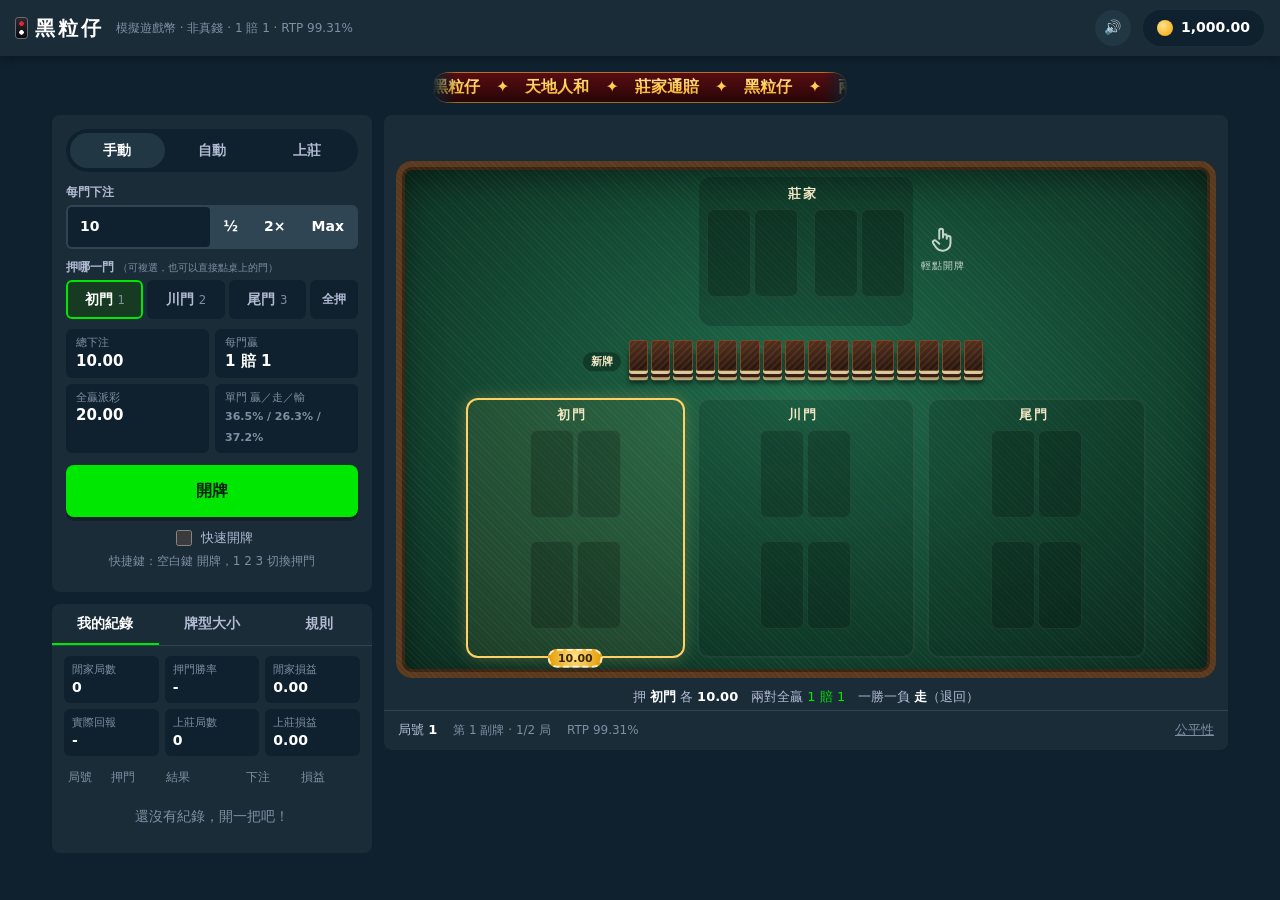
==== index.html @ 8c9da0fe "Show amounts truncated to 0.01 Co-Authored-By: Claude Opus 5.5 (1M context) <noreply@anthropic.com> " ====
<!doctype html>
<html lang="zh-Hant">
<head>
<meta charset="utf-8">
<meta name="viewport" content="width=device-width, initial-scale=1, viewport-fit=cover">
<meta name="theme-color" content="#0f212e">
<link rel="icon" href="favicon.svg" type="image/svg+xml">
<meta name="description" content="黑粒仔（台灣推牌九）：一莊三門，每家 4 張骨牌分前後兩對公比，兩對全贏才算贏（模擬遊戲幣，非真錢）">
<title>黑粒仔</title>
<link rel="stylesheet" href="css/style.css?v=6">
<link rel="stylesheet" href="css/game.css?v=6">
</head>
<body>
<header class="topbar">
  <a class="back-btn" id="backBtn" hidden>‹ 大廳</a>
  <div class="brand">黑粒仔</div>
  <div class="demo-tag" id="demoTag">模擬遊戲幣 · 非真錢</div>
  <button class="sound-btn" id="soundBtn" type="button" title="音效開關" aria-label="音效開關">🔊</button>
  <div class="wallet" title="你的遊戲幣餘額"><i class="coin"></i><b id="balance">0.00</b></div>
</header>

<div class="marquee-bar" aria-hidden="true"><div class="marquee"><span class="marquee-track" id="marquee"></span></div></div>

<main class="layout">
  <aside class="panel">
    <div class="seg" id="modeSeg">
      <button type="button" class="on" data-mode="manual">手動</button>
      <button type="button" data-mode="auto">自動</button>
      <button type="button" data-mode="bank">上莊</button>
    </div>

    <div id="playerFields">
    <div class="field">
      <label for="betAmount">每門下注</label>
      <div class="input-row">
        <input id="betAmount" type="number" inputmode="decimal" min="0.1" step="0.1" value="10">
        <button type="button" data-amt="half">½</button>
        <button type="button" data-amt="double">2×</button>
        <button type="button" data-amt="max">Max</button>
      </div>
    </div>

    <div class="field">
      <label>押哪一門 <small>（可複選，也可以直接點桌上的門）</small></label>
      <div class="doors-pick" id="doorPick"></div>
    </div>
    </div>

    <div id="bankFields" class="bank-fields" hidden>
      <div class="field">
        <label for="vipSel">VIP 等級 <small>（示範用；大廳可帶 ?vip=）</small></label>
        <select id="vipSel"></select>
      </div>
      <div class="field">
        <label>上莊場次 <small>（錢包要夠付該場最大賠付）</small></label>
        <div class="rooms" id="roomPick"></div>
      </div>
      <div class="bank-status" id="bankStatus" hidden></div>
      <p class="hint">上莊時由其他玩家押三門，你當莊家：吃輸的門、賠贏的門（壓一賠一）。上莊期間錢包鎖定；錢包低於該場最大賠付會自動下莊。</p>
    </div>

    <div id="autoFields" class="auto-fields" hidden>
      <div class="field">
        <label for="autoCount">局數 <small>（0 = 無限）</small></label>
        <div class="input-row"><input id="autoCount" type="number" inputmode="numeric" min="0" step="1" value="10"></div>
      </div>
      <div class="two">
        <div class="field">
          <label for="onWin">贏後加碼 %</label>
          <div class="input-row"><input id="onWin" type="number" inputmode="decimal" min="0" step="1" value="0"><span class="suffix">%</span></div>
        </div>
        <div class="field">
          <label for="onLoss">輸後加碼 %</label>
          <div class="input-row"><input id="onLoss" type="number" inputmode="decimal" min="0" step="1" value="0"><span class="suffix">%</span></div>
        </div>
      </div>
      <div class="two">
        <div class="field">
          <label for="stopProfit">獲利停止</label>
          <div class="input-row"><input id="stopProfit" type="number" inputmode="decimal" min="0" step="1" value="0"></div>
        </div>
        <div class="field">
          <label for="stopLoss">虧損停止</label>
          <div class="input-row"><input id="stopLoss" type="number" inputmode="decimal" min="0" step="1" value="0"></div>
        </div>
      </div>
      <p class="hint">0 = 不限；加碼 0% = 回到原始金額。「贏／輸」以整局淨損益判斷，走局不加碼。</p>
    </div>

    <div class="stats" id="playerStats">
      <div><span>總下注</span><b id="totalOut">-</b></div>
      <div><span>每門贏</span><b id="multOut">-</b></div>
      <div><span>全贏派彩</span><b id="payOut">-</b></div>
      <div><span>單門 贏／走／輸</span><b id="probOut">-</b></div>
    </div>

    <button class="main-btn" id="mainBtn" type="button">開牌</button>
    <button class="sub-btn" id="unbankBtn" type="button" hidden>下莊</button>
    <label class="toggle"><input type="checkbox" id="fastChk"> 快速開牌</label>
    <p class="hint center">快捷鍵：空白鍵 開牌，1 2 3 切換押門</p>
  </aside>

  <section class="stage">
    <div class="recent" id="recent"></div>
    <div class="table" id="table">
      <div class="seat dealer" id="seat0">
        <div class="seat-head"><b id="dealerName">莊家</b><span class="seat-tag" id="dealerTag"></span></div>
        <div class="hand">
          <div class="pair" data-pair="front"><div class="slots"></div><em class="hname"></em></div>
          <div class="pair" data-pair="back"><div class="slots"></div><em class="hname"></em></div>
        </div>
        <div class="tap-hint" id="tapHint" aria-hidden="true">
          <span class="ripple"></span>
          <svg viewBox="0 0 24 24" fill="none" stroke="currentColor" stroke-width="1.6" stroke-linecap="round" stroke-linejoin="round"><path d="M9 11V4.5a1.5 1.5 0 0 1 3 0V10m0-1.2a1.5 1.5 0 0 1 3 0V11m0-.8a1.5 1.5 0 0 1 3 0v4.3a6 6 0 0 1-6 6h-.6a6 6 0 0 1-4.9-2.5l-2.4-3.4a1.5 1.5 0 0 1 2.3-1.9L9 15"/></svg>
          <em>輕點開牌</em>
        </div>
        <div class="bank-box" id="bankBox" hidden>
          <span class="lk">🔒 莊家資金</span>
          <b id="bankBal">0.00</b>
          <small id="bankRoom"></small>
        </div>
      </div>

      <div class="mid">
        <span class="shoe-tag" id="shoeTag"></span>
        <div class="wall" id="wall" aria-hidden="true"></div>
        <div class="result" id="result" hidden><b id="resultVal"></b><span id="resultSub"></span></div>
      </div>

      <div class="doors">
        <div class="seat door" id="seat1" data-door="初" role="button" tabindex="0"></div>
        <div class="seat door" id="seat2" data-door="川" role="button" tabindex="0"></div>
        <div class="seat door" id="seat3" data-door="尾" role="button" tabindex="0"></div>
      </div>
    </div>
    <div class="bet-line" id="betLine"></div>
    <div class="stage-foot">
      <span>局號 <b id="nonceOut">-</b></span>
      <span class="rtp" id="shoeOut"></span>
      <span class="rtp" id="rtpOut"></span>
      <button class="link" id="fairBtn" type="button">公平性</button>
    </div>
  </section>

  <section class="tables">
    <div class="tabs">
      <button type="button" class="on" data-tab="mine">我的紀錄</button>
      <button type="button" data-tab="ranks">牌型大小</button>
      <button type="button" data-tab="rules">規則</button>
    </div>
    <div class="tab-body" id="tab-mine">
      <div class="summary" id="summary"></div>
      <div class="list-head"><span>局號</span><span>押門</span><span>結果</span><span>下注</span><span>損益</span></div>
      <div class="list" id="myList"></div>
    </div>
    <div class="tab-body ranks" id="tab-ranks" hidden></div>
    <div class="tab-body rules" id="tab-rules" hidden>
      <ol>
        <li>一莊三門：<b>莊家</b>對<b>初門、川門、尾門</b>。選好每門下注金額，押一門或多門，按「開牌」。</li>
        <li>32 張骨牌洗好後，每局每家各拿 4 張，<b>一副牌打兩局</b>（第 1 局用 16 張、第 2 局用剩下 16 張），打完再洗。每家的牌自動配成兩對：<b>前（小對）</b>與<b>後（大對）</b>，後對一定 ≥ 前對。</li>
        <li><b>公比</b>：每門的前對比莊家前對、後對比莊家後對。
          <br>兩對都贏 → <b class="g">贏</b>　兩對都輸 → <b class="r">輸</b>　一勝一負 → <b>走</b>（退回本金）</li>
        <li>兩對一樣大算<b>莊家贏</b>（同點莊吃）；鱉十（0 點）遇鱉十也是莊家贏。</li>
        <li><b>壓一賠一</b>：押 10 贏了拿回 20（淨贏 10），不抽水。</li>
      </ol>
      <h4>上莊</h4>
      <ol>
        <li>切到「上莊」，選場次後按「上莊」。上莊期間由桌上其他玩家押三門，你當莊家：輸的門你吃、贏的門你賠、走的門不動。</li>
        <li>場次決定每門下注範圍與可上莊的 VIP：<span id="roomRules"></span></li>
        <li>最大賠付 = 三門都押該場上限而且莊家通賠。錢包要 ≥ 最大賠付才能上莊；上莊期間錢包鎖定（顯示在莊家左側），低於最大賠付會自動下莊。</li>
        <li>莊家名稱顯示你的 UID（打碼，例如 17XXXXX）。隨時可在兩局之間按「下莊」。</li>
      </ol>
      <h4>兩張牌的大小</h4>
      <p><b>至尊寶（皇帝）</b> ＞ <b>對子</b>（雙天、雙地…雜五對，見「牌型大小」）＞ <b>天王／地王</b>（天、地配 9 點）＞ <b>天槓／地槓</b>（配 8 點）＞ <b>天高九／地高九</b>（配 7 點）＞ <b>點數</b>。</p>
      <p>點數 = 兩張點數相加取個位數，9 點最大、0 點（鱉十）最小。同點數時比兩張中較大的那張（單張順序：天 地 人 鵝 梅 長三 板凳 斧頭 紅頭十 高腳七 銅錘六 雜九 雜八 雜七 雜五 至尊）。<br>
      至尊的兩張牌（丁三、二四）不成對時，可當 3 點或 6 點，自動取較大的結果。</p>
      <h4>配牌法</h4>
      <p>莊家和三門都用同一套配牌：在三種分法中選<b>前對最大</b>的；前對一樣大時選後對較大的。</p>
      <h4>數學（RTP <span id="ruleRtp"></span>）</h4>
      <p>窮舉全部 35,960 × 20,475 = 736,281,000 種「莊家 4 張 × 一門 4 張」：單門
      贏 <b id="rulePw"></b>、走 <b id="rulePp"></b>、輸 <b id="rulePl"></b>。<br>
      期望回報 = 走 + 2 × 贏 ≈ <b id="ruleRtp2"></b>，莊家優勢 ≈ 輸 − 贏 = <b id="ruleEdge"></b>，全部來自同點莊吃。押越多門不會改變每門的期望值。<br>
      一副牌打兩局不影響期望值：第 2 局雖然知道剩下哪 16 張，但三門與莊家拿到哪 4 張仍是隨機，而且同點莊吃讓每一門「輸」的機率永遠 ≥「贏」，記牌也翻不了盤。</p>
      <h4>公平性</h4>
      <p>每副牌開始前公開 <code>SHA256(伺服器種子)</code>，兩局打完才公開種子（第 2 局的牌也由它決定）。亂數由 <code>SHA256(伺服器種子:客戶種子:牌組號:游標)</code> 每 8 個 hex 轉成 0~1，用 Fisher–Yates 洗 32 張牌。第 1 局：莊家拿第 1–4 張、初門 5–8、川門 9–12、尾門 13–16；第 2 局依序拿第 17–32 張。可在「公平性」視窗自行驗證。</p>
    </div>
  </section>
</main>

<dialog class="modal" id="fairDialog">
  <form method="dialog" class="modal-card">
    <h3>公平性驗證</h3>
    <div class="field">
      <label for="clientSeed">客戶種子 <small>（下一副牌起生效）</small></label>
      <div class="input-row"><input id="clientSeed" type="text" maxlength="64" autocomplete="off"><button type="button" id="seedRandom">換</button></div>
    </div>
    <div class="field" id="curHashField">
      <label>本副牌伺服器種子雜湊 <small>（打完第 2 局公開種子）</small></label>
      <code class="hash" id="curHash"></code>
    </div>
    <div class="field">
      <label>下一副牌伺服器種子雜湊</label>
      <code class="hash" id="nextHash"></code>
    </div>
    <hr>
    <h4>驗證任一副牌（已打完的）</h4>
    <div class="field"><label for="vServer">伺服器種子</label><div class="input-row"><input id="vServer" type="text" autocomplete="off"></div></div>
    <div class="field"><label for="vClient">客戶種子</label><div class="input-row"><input id="vClient" type="text" autocomplete="off"></div></div>
    <div class="two">
      <div class="field"><label for="vNonce">牌組號</label><div class="input-row"><input id="vNonce" type="number" min="1" step="1"></div></div>
      <div class="field"><label for="vRound">第幾局</label><select id="vRound"><option value="0">第 1 局</option><option value="1">第 2 局</option></select></div>
    </div>
    <div class="verify-out" id="verifyOut"></div>
    <div class="modal-actions"><button class="main-btn" value="close">關閉</button></div>
  </form>
</dialog>

<script src="js/sha256.js"></script>
<script src="js/engine.js?v=6"></script>
<script src="js/sound.js?v=6"></script>
<script src="js/ui.js?v=7"></script>
</body>
</html>
---- css/style.css ----
:root {
  --bg: #0f212e;
  --panel: #1a2c38;
  --panel-2: #213743;
  --input: #0f212e;
  --line: #2f4553;
  --text: #b1bad3;
  --strong: #ffffff;
  --muted: #7f8ea3;
  --green: #00e701;
  --green-ink: #05260a;
  --orange: #ff9f1c;
  --red: #ed4163;
  --gold: #ffd166;
  --tile: #2f4553;
  --tile-hi: #557086;
  --radius: 8px;
  color-scheme: dark;
}

* { box-sizing: border-box; }
[hidden] { display: none !important; }
html, body { margin: 0; }
body {
  background: var(--bg);
  color: var(--text);
  font: 14px/1.4 system-ui, -apple-system, "Segoe UI", "Noto Sans TC", "PingFang TC", "Microsoft JhengHei", sans-serif;
  -webkit-tap-highlight-color: transparent;
  min-height: 100vh;
}
button, input, select { font: inherit; color: inherit; }
button { cursor: pointer; }
code { font-family: ui-monospace, Consolas, monospace; }

/* ---------- topbar ---------- */
.topbar {
  position: sticky; top: 0; z-index: 10; display: flex; align-items: center; gap: 12px;
  padding: 10px 16px; padding-top: max(10px, env(safe-area-inset-top));
  background: var(--panel); box-shadow: 0 2px 8px rgba(0, 0, 0, .3);
}
.brand { font-weight: 900; font-size: 20px; letter-spacing: 2px; color: var(--strong); }
.brand::before { content: none; }
.demo-tag { font-size: 12px; color: var(--muted); }
.back-btn { color: var(--strong); text-decoration: none; background: var(--panel-2); border-radius: 99px; padding: 6px 12px; font-weight: 700; font-size: 13px; }
.back-btn:hover { background: var(--line); }
.sound-btn { margin-left: auto; background: var(--panel-2); border: 0; border-radius: 99px; width: 36px; height: 36px; }
.sound-btn.off { opacity: .45; }
.wallet { display: flex; align-items: center; gap: 8px; background: var(--input); border-radius: 99px; padding: 8px 14px; }
.wallet b { color: var(--strong); font-variant-numeric: tabular-nums; }
.coin { width: 16px; height: 16px; border-radius: 50%; background: radial-gradient(circle at 35% 35%, #ffe28a, #f5a300); display: inline-block; }
.wallet.bump b { animation: bump .5s; }
@keyframes bump { 40% { color: var(--green); transform: scale(1.12); } }

/* ---------- layout ---------- */
.layout {
  max-width: 1200px; margin: 0 auto; padding: 12px; display: grid; gap: 12px;
  grid-template-columns: 320px 1fr;
  grid-template-areas: "panel stage" "tables stage";
  align-items: start;
}
.panel { grid-area: panel; background: var(--panel); border-radius: var(--radius); padding: 14px; }
.stage { grid-area: stage; background: var(--panel); border-radius: var(--radius); display: flex; flex-direction: column; overflow: hidden; }
.tables { grid-area: tables; background: var(--panel); border-radius: var(--radius); overflow: hidden; }

/* ---------- panel ---------- */
.seg { display: flex; background: var(--input); border-radius: 99px; padding: 4px; margin-bottom: 12px; }
.seg button { flex: 1; border: 0; background: none; padding: 8px; border-radius: 99px; font-weight: 600; }
.seg button.on { background: var(--panel-2); color: var(--strong); }
.seg button:disabled { opacity: .45; cursor: not-allowed; }

.field { margin-bottom: 10px; }
.field label { display: block; font-size: 12px; font-weight: 600; margin-bottom: 4px; }
.field small { font-weight: 400; color: var(--muted); }
.input-row { display: flex; background: var(--line); border-radius: 6px; padding: 2px; gap: 2px; align-items: stretch; }
.input-row input, select, .readout {
  flex: 1; min-width: 0; width: 100%; background: var(--input); border: 2px solid transparent; border-radius: 4px;
  padding: 8px 10px; color: var(--strong); font-weight: 600; outline: none; font-variant-numeric: tabular-nums;
}
select { border: 2px solid var(--line); border-radius: 6px; padding: 8px; appearance: auto; }
.readout { border: 2px solid var(--line); border-radius: 6px; background: var(--panel-2); }
.input-row input:focus, select:focus { border-color: #557086; }
.input-row input:disabled, select:disabled { opacity: .6; }
.input-row button { border: 0; background: var(--line); padding: 0 12px; border-radius: 4px; font-weight: 700; color: var(--strong); }
.input-row button:hover { background: #3d5564; }
.input-row button:disabled { opacity: .5; cursor: not-allowed; }
.suffix { align-self: center; padding: 0 10px; color: var(--muted); }
.two { display: grid; grid-template-columns: 1fr 1fr; gap: 8px; }
.hint { font-size: 12px; color: var(--muted); margin: 4px 0 8px; }
.hint b { color: var(--strong); }
.center { text-align: center; }

.stats { display: grid; grid-template-columns: 1fr 1fr; gap: 6px; margin: 6px 0 12px; }
.stats div { background: var(--input); border-radius: 6px; padding: 6px 10px; display: flex; flex-direction: column; }
.stats span { font-size: 11px; color: var(--muted); }
.stats b { color: var(--strong); font-variant-numeric: tabular-nums; font-size: 15px; }
.stats b.g { color: var(--green); }

.main-btn {
  width: 100%; border: 0; border-radius: var(--radius); padding: 14px 10px;
  font-size: 16px; font-weight: 800; background: var(--green); color: var(--green-ink);
  box-shadow: 0 4px 0 rgba(0, 0, 0, .25); transition: transform .05s, filter .15s;
  min-height: 52px; touch-action: manipulation;
}
.main-btn:hover { filter: brightness(1.08); }
.main-btn:active { transform: translateY(2px); }
.main-btn:disabled { filter: grayscale(.8) brightness(.7); cursor: not-allowed; }
.main-btn small { display: block; font-size: 12px; font-weight: 600; opacity: .85; }
.main-btn.stop { background: var(--red); color: #fff; }
.toggle { display: flex; align-items: center; justify-content: center; gap: 6px; margin-top: 10px; font-size: 13px; cursor: pointer; user-select: none; }
.toggle input { accent-color: var(--green); width: 16px; height: 16px; }

/* ---------- tables ---------- */
.tabs { display: flex; border-bottom: 1px solid var(--line); }
.tabs button { flex: 1; border: 0; background: none; padding: 10px; font-weight: 600; border-bottom: 2px solid transparent; }
.tabs button.on { color: var(--strong); border-bottom-color: var(--green); }
.tab-body { padding: 10px 12px; max-height: 380px; overflow: auto; }
.summary { display: grid; grid-template-columns: repeat(3, 1fr); gap: 6px; margin-bottom: 8px; }
.summary div { background: var(--input); border-radius: 6px; padding: 6px 8px; font-size: 11px; color: var(--muted); }
.summary b { display: block; color: var(--strong); font-size: 14px; font-variant-numeric: tabular-nums; }
.summary b.g { color: var(--green); }
.summary b.r { color: var(--red); }
/* 骰子欄固定放得下 6 顆小骰（15px + 2px 間距 + 高亮外框） */
.list-head, .row { display: grid; grid-template-columns: .6fr 1.3fr 106px .8fr .9fr; gap: 6px; font-size: 12px; padding: 5px 4px; font-variant-numeric: tabular-nums; align-items: center; }
.list-head.four, .row.four { grid-template-columns: .8fr 1fr 1fr 1fr; }
.list-head { color: var(--muted); }
.row { border-radius: 4px; }
.row:nth-child(odd) { background: rgba(255, 255, 255, .03); }
.row .g { color: var(--green); }
.row .r { color: var(--red); }
.row .x { color: var(--muted); opacity: .5; }
.row.cur { outline: 1px solid var(--gold); }
.row .dl { white-space: nowrap; overflow: hidden; }
.empty { color: var(--muted); padding: 16px; text-align: center; }
.rules { font-size: 13px; }
.rules h4 { color: var(--strong); margin: 12px 0 4px; }
.rules ol { padding-left: 18px; margin: 4px 0; }
.rules li { margin-bottom: 4px; }
.rules b { color: var(--strong); }
.rules code { color: var(--gold); font-size: 12px; }

/* ---------- modal ---------- */
.modal { border: 0; padding: 0; background: none; color: var(--text); max-width: min(520px, calc(100vw - 24px)); width: 100%; }
.modal::backdrop { background: rgba(0, 0, 0, .6); }
.modal-card { background: var(--panel); border-radius: 12px; padding: 16px; }
.modal h3 { margin: 0 0 12px; color: var(--strong); }
.modal h4 { margin: 8px 0; color: var(--strong); }
.modal hr { border: 0; border-top: 1px solid var(--line); margin: 12px 0; }
.hash { display: block; word-break: break-all; background: var(--input); padding: 8px; border-radius: 6px; font-size: 12px; }
.verify-out { font-size: 12px; margin: 6px 0; word-break: break-all; }
.verify-out .g { color: var(--green); }
.verify-out .r { color: var(--red); }
.verify-out .mini { --m: 30px; margin: 8px 4px 0 0; }
.modal-actions { margin-top: 12px; }
---- css/game.css ----
/* ================= 黑粒仔：牌桌、骨牌、押門 ================= */
.brand { letter-spacing: 3px; }
.brand::before {
  content: ""; display: inline-block; width: 11px; height: 20px; margin-right: 8px; vertical-align: -3px; border-radius: 3px;
  background: radial-gradient(circle at 50% 28%, #e8233b 0 2px, transparent 2.5px), radial-gradient(circle at 50% 72%, #fff 0 2px, transparent 2.5px), linear-gradient(#2a2a2e, #0b0b0d);
  box-shadow: 0 0 0 1px #6b6b70;
}

/* 押門按鈕 */
.doors-pick { display: grid; grid-template-columns: repeat(3, 1fr) auto; gap: 4px; }
.doors-pick button { background: var(--input); border: 2px solid transparent; border-radius: 6px; padding: 8px 0; font-weight: 800; color: var(--text); }
.doors-pick button.on { border-color: var(--green); color: var(--strong); background: #173a22; }
.doors-pick button.all { padding: 8px 10px; font-weight: 700; font-size: 12px; }
.doors-pick button:disabled { opacity: .4; cursor: not-allowed; }
.stats b small { font-size: 11px; color: var(--muted); font-weight: 600; }

/* 最近幾局：每局一組 初 川 尾 */
.recent { display: flex; gap: 6px; padding: 10px 12px; min-height: 46px; overflow: hidden; }
.rd { flex: none; display: flex; gap: 2px; padding: 3px; border-radius: 8px; background: var(--panel-2); animation: popin2 .25s ease-out; }
.rd.up { box-shadow: inset 0 0 0 2px var(--green); }
.rd.down { box-shadow: inset 0 0 0 2px rgba(237, 65, 99, .7); }
.rd i, .row .res i {
  width: 20px; height: 20px; border-radius: 5px; font-style: normal; font-size: 11px; font-weight: 800;
  display: grid; place-items: center; color: #fff;
}
.rd i.win, .row .res i.win { background: #1f8a2c; }
.rd i.push, .row .res i.push { background: #56687a; }
.rd i.lose, .row .res i.lose { background: #a3243d; }
.rd i.nb, .row .res i.nb { opacity: .35; }
@keyframes popin2 { from { transform: scale(.5); opacity: 0; } }

/* ---------- 牌桌 ---------- */
.table {
  --tw: 34px; --th: calc(var(--tw) * 2);
  position: relative; margin: 0 12px; padding: 12px 10px 16px; border-radius: 16px; overflow: hidden; user-select: none;
  background: radial-gradient(ellipse at 50% 45%, #1f6b4a 0%, #134832 55%, #0b2c20 100%);
  box-shadow: inset 0 0 0 6px #5a3a1e, inset 0 0 0 9px #3b2412, inset 0 12px 40px rgba(0, 0, 0, .55);
  display: flex; flex-direction: column; align-items: center; gap: 8px;
}
.table::before {
  content: ""; position: absolute; inset: 0; opacity: .08; pointer-events: none;
  background-image: repeating-linear-gradient(45deg, rgba(255, 255, 255, .5) 0 1px, transparent 1px 4px);
}
.seat { position: relative; z-index: 1; border-radius: 12px; padding: 6px 8px 10px; transition: background .2s, box-shadow .2s; }
.seat-head { display: flex; align-items: center; justify-content: center; gap: 6px; margin-bottom: 4px; min-height: 22px; }
.seat-head b { color: #f3e6c4; font-size: 13px; letter-spacing: 2px; }
.seat-tag { font-size: 13px; font-weight: 900; }
.seat-tag.win { color: var(--green); }
.seat-tag.push { color: #cfd8e3; }
.seat-tag.lose { color: #ff7d95; }
.dealer { background: rgba(0, 0, 0, .18); }
.dealer .hand { flex-direction: row; gap: 16px; }
.hand { display: flex; flex-direction: column; gap: 4px; align-items: center; }
.pair { display: flex; flex-direction: column; align-items: center; gap: 2px; position: relative; }
.slots { display: flex; gap: 3px; }
.slot { width: var(--tw); height: var(--th); border-radius: calc(var(--tw) * .16); background: rgba(0, 0, 0, .2); box-shadow: inset 0 0 0 1px rgba(255, 255, 255, .06); position: relative; }
.hname { font-style: normal; font-size: 12px; font-weight: 800; color: #f3e6c4; min-height: 17px; line-height: 17px; white-space: nowrap; opacity: 0; transition: opacity .2s; }
.hname.show { opacity: 1; }
.hname.sp { color: var(--gold); }
.hname small { font-size: 10px; font-weight: 600; opacity: .6; margin-right: 3px; }
.pair .mark {
  position: absolute; right: -8px; top: -6px; width: 18px; height: 18px; border-radius: 50%; font-size: 11px; font-weight: 900;
  display: grid; place-items: center; color: #fff; z-index: 3; animation: popin2 .2s ease-out; box-shadow: 0 1px 3px rgba(0, 0, 0, .5);
}
.pair .mark.w { background: #1f8a2c; }
.pair .mark.l { background: #a3243d; }

.doors { display: grid; grid-template-columns: repeat(3, 1fr); gap: 8px; width: 100%; max-width: 560px; position: relative; z-index: 1; }
.door { cursor: pointer; background: rgba(0, 0, 0, .14); box-shadow: inset 0 0 0 2px rgba(255, 255, 255, .06); display: flex; flex-direction: column; align-items: center; outline: none; }
.door:hover { background: rgba(0, 0, 0, .22); }
.door:focus-visible { box-shadow: inset 0 0 0 2px #fff; }
.door.bet { box-shadow: inset 0 0 0 2px var(--gold), 0 0 16px rgba(255, 209, 102, .25); background: rgba(255, 209, 102, .07); }
.door.locked { cursor: default; }
.door .chip {
  position: absolute; left: 50%; bottom: 0; transform: translate(-50%, 50%); z-index: 4; pointer-events: none;
  background: radial-gradient(circle at 50% 40%, #ffe28a, #e39b00); color: #3a2400; font-weight: 900; font-size: 11px;
  border-radius: 99px; padding: 0 8px; border: 2px dashed rgba(255, 255, 255, .75); white-space: nowrap; font-variant-numeric: tabular-nums;
}
.door .chip.zero { background: #3a4a56; color: #b1bad3; border-color: rgba(255, 255, 255, .35); }
.dealer, .mid { cursor: pointer; }

/* 點擊提示：線條手指在莊家右側輕點（同 Dice），閒置時淡入 */
.tap-hint {
  position: absolute; left: calc(100% + 10px); top: 50%; width: 40px; margin-top: -26px; z-index: 4; pointer-events: none;
  display: flex; flex-direction: column; align-items: center; color: rgba(255, 255, 255, .75);
  opacity: 0; transition: opacity .25s;
}
.tap-hint.show { opacity: 1; transition: opacity .6s .9s; }
.tap-hint svg { width: 30px; height: 30px; animation: tap 1.8s ease-in-out infinite; position: relative; z-index: 1; }
.tap-hint .ripple {
  position: absolute; top: -5px; left: 9px; width: 22px; height: 22px; border-radius: 50%;
  border: 2px solid rgba(255, 255, 255, .7); opacity: 0; animation: ripple 1.8s ease-out infinite;
}
.tap-hint em { font-style: normal; font-size: 10px; letter-spacing: 1px; margin-top: 4px; white-space: nowrap; }
@keyframes tap { 0%, 55%, 100% { transform: translateY(0); } 30% { transform: translateY(5px) scale(.94); } }
@keyframes ripple { 0%, 28% { transform: scale(.3); opacity: 0; } 32% { opacity: .9; } 75%, 100% { transform: scale(1.6); opacity: 0; } }

.door.win { background: rgba(0, 231, 1, .12); box-shadow: inset 0 0 0 2px var(--green); }
.door.push { background: rgba(255, 255, 255, .08); }
.door.lose { background: rgba(237, 65, 99, .1); }
.door.lose .tile, .door.lose .hname { filter: brightness(.65); }
.door.lose.bet { box-shadow: inset 0 0 0 2px rgba(237, 65, 99, .8); }

/* 牌墩：桌子中央一排面朝下的牌，發一張少一張 */
/* 每一墩 = 兩張面朝下的牌疊在一起：上層牌面 + 象牙色邊，下面露出第二張的牌背與邊 */
.wall { position: relative; z-index: 1; display: flex; gap: 3px; height: calc(var(--tw) * 1.1); align-items: flex-start; padding-top: 2px; }
.wall i {
  --e: max(2px, calc(var(--tw) * .07));
  width: calc(var(--tw) * .44); height: calc(var(--tw) * .72); border-radius: 3px;
  background: repeating-linear-gradient(135deg, rgba(255, 255, 255, .06) 0 2px, transparent 2px 5px), linear-gradient(160deg, #5a341f, #24120a);
  box-shadow:
    inset 0 0 0 1px #7a4a28,
    0 var(--e) 0 #d8c9a1,
    0 calc(var(--e) * 2) 0 #3a1f10,
    0 calc(var(--e) * 3) 0 #b9a577,
    0 calc(var(--e) * 3 + 3px) 5px rgba(0, 0, 0, .55);
  transition: opacity .2s, transform .2s;
}
.wall i.gone { opacity: 0; transform: translateY(-6px); }
.wall.shuffle i { animation: jiggle .3s ease-in-out 2; }
.wall.shuffle i:nth-child(3n) { animation-delay: .06s; }
.wall.shuffle i:nth-child(3n+1) { animation-delay: .12s; }
@keyframes jiggle { 50% { transform: translateY(-5px) rotate(-8deg); } }

/* ---------- 骨牌 ---------- */
.tile { position: absolute; inset: 0; perspective: 400px; z-index: 2; }
.tile .flip { position: absolute; inset: 0; transform-style: preserve-3d; transition: transform .35s ease-out; }
.tile.up .flip { transform: rotateY(180deg); }
.tile .fc, .tile .bk { position: absolute; inset: 0; border-radius: calc(var(--tw) * .16); backface-visibility: hidden; -webkit-backface-visibility: hidden; }
.tile .bk {
  background: repeating-linear-gradient(135deg, rgba(255, 255, 255, .05) 0 3px, transparent 3px 7px), linear-gradient(160deg, #4a2a1a, #24120a);
  box-shadow: inset 0 0 0 2px #7a4a28, 0 3px 0 #d8c9a1, 0 5px 8px rgba(0, 0, 0, .5);
}
/* 正面：黑色骨牌，白點、紅點，上下兩半 */
.tile .fc {
  transform: rotateY(180deg);
  background: linear-gradient(160deg, #3a3a40 0%, #141417 55%, #060607 100%);
  box-shadow: inset 0 1px 0 rgba(255, 255, 255, .25), inset 0 0 0 1px #000, 0 3px 0 #d8c9a1, 0 5px 8px rgba(0, 0, 0, .5);
  display: grid; grid-template-rows: 1fr 1fr; padding: 6% 8%;
}
.tile .fc::after { content: ""; position: absolute; left: 14%; right: 14%; top: 50%; height: 1px; background: rgba(255, 255, 255, .22); }
.half { display: grid; grid-template: repeat(3, 1fr) / repeat(3, 1fr); padding: 6%; min-height: 0; }
.half i { width: 74%; height: 74%; margin: auto; border-radius: 50%; background: radial-gradient(circle at 40% 35%, #fff, #cfcfcf 70%); }
.half i.r { background: radial-gradient(circle at 40% 35%, #ff6a78, #c8102a 70%); }
.half.one i { width: 100%; height: 100%; }
.tile.hl .fc { box-shadow: inset 0 1px 0 rgba(255, 255, 255, .25), 0 3px 0 #d8c9a1, 0 0 0 2px var(--gold), 0 0 14px rgba(255, 209, 102, .7); }

/* 小骨牌（牌型表、紀錄、驗證） */
.mt {
  --mw: 16px; display: inline-grid; grid-template-rows: 1fr 1fr; width: var(--mw); height: calc(var(--mw) * 2); padding: 1px;
  vertical-align: middle; border-radius: 3px; background: #141417; box-shadow: 0 1px 0 #d8c9a1; position: relative;
}
.mt::after { content: ""; position: absolute; left: 15%; right: 15%; top: 50%; height: 1px; background: rgba(255, 255, 255, .3); }
.mt .half { padding: 4%; }
.mts { display: inline-flex; gap: 2px; white-space: nowrap; align-items: center; }
.mts .gap { width: 6px; }

/* 結果看板（蓋在牌墩位置） */
.mid { position: relative; z-index: 5; display: flex; justify-content: center; }
.result {
  position: absolute; left: 50%; top: 50%; transform: translate(-50%, -50%); z-index: 6; pointer-events: none;
  background: rgba(15, 33, 46, .94); border: 2px solid var(--line); border-radius: 12px; padding: 4px 18px;
  display: flex; align-items: baseline; gap: 10px; animation: drop .3s ease-out; white-space: nowrap;
}
.result b { font-size: 21px; color: var(--strong); font-variant-numeric: tabular-nums; line-height: 1.4; }
.result span { font-weight: 700; font-size: 13px; }
.result.win { border-color: var(--green); box-shadow: 0 0 30px rgba(0, 231, 1, .35); }
.result.win b, .result.win span { color: var(--green); }
.result.lose span { color: var(--red); }
.result.push span { color: #cfd8e3; }
@keyframes drop { from { transform: translate(-50%, -50%) translateY(-12px) scale(.8); opacity: 0; } }

.bet-line { text-align: center; padding: 10px 12px 4px; font-size: 13px; }
.bet-line b { color: var(--strong); }
.bet-line .g { color: var(--green); }
.stage-foot { display: flex; flex-wrap: wrap; gap: 6px 16px; align-items: center; padding: 10px 14px; border-top: 1px solid var(--line); font-size: 13px; margin-top: auto; }
.stage-foot b { color: var(--strong); font-variant-numeric: tabular-nums; }
.stage-foot .rtp { color: var(--muted); font-size: 12px; }
.link { margin-left: auto; background: none; border: 0; color: var(--muted); text-decoration: underline; padding: 0; }
.link:hover { color: var(--strong); }
@media (min-width: 901px) {
  .table { --tw: 44px; padding: 16px 14px 20px; gap: 12px; }
  .doors { max-width: 680px; gap: 12px; }
  .hname { font-size: 13px; }
}

/* 紀錄欄位 */
.list-head, .row { grid-template-columns: .6fr .8fr 1.2fr .8fr .9fr; }
.row .res { display: flex; gap: 2px; }
.row .res i { width: 18px; height: 18px; font-size: 10px; border-radius: 4px; }

/* 牌型大小表 */
.ranks h4 { color: var(--strong); margin: 12px 0 6px; font-size: 13px; }
.ranks h4:first-child { margin-top: 2px; }
.ranks p { font-size: 12px; margin: 4px 0; }
.rk { display: grid; grid-template-columns: 22px 1fr auto; gap: 8px; align-items: center; padding: 4px 6px; border-radius: 4px; font-size: 13px; }
.rk:nth-child(odd) { background: rgba(255, 255, 255, .03); }
.rk .no { color: var(--muted); font-size: 11px; text-align: right; font-variant-numeric: tabular-nums; }
.rk b { color: var(--strong); }
.rk small { color: var(--muted); }
.singles { display: flex; flex-wrap: wrap; gap: 8px 12px; font-size: 12px; }
.singles > span { display: inline-flex; align-items: center; gap: 4px; }
.verify-out .vs { display: grid; grid-template-columns: 44px 1fr; gap: 6px 8px; align-items: center; margin-top: 8px; }
.verify-out .vs b { color: var(--strong); }

/* 跑馬燈：頂部列下方置中，寬 26 個字（尺寸、位置同 Plinko 珠珠寶貝） */
.marquee-bar { max-width: 1280px; margin: 0 auto; padding: 10px 12px 0; font-size: 13px; font-weight: 900; line-height: 1.8; }
.marquee {
  display: block; width: 26em; max-width: 100%; margin: 0 auto; overflow: hidden; padding: 1px 0; border-radius: 999px;
  background: linear-gradient(180deg, #5a0d12, #260506);
  box-shadow: inset 0 0 0 1px rgba(255, 198, 65, .55), 0 2px 6px rgba(75, 37, 27, .2);
  -webkit-mask-image: linear-gradient(90deg, transparent, #000 6%, #000 94%, transparent);
  mask-image: linear-gradient(90deg, transparent, #000 6%, #000 94%, transparent);
}
.marquee-track { display: inline-flex; white-space: nowrap; animation: marquee 20s linear infinite; }
.marquee-track span {
  background: linear-gradient(180deg, #fff0aa, #ffc641 55%, #d89b42);
  -webkit-background-clip: text; background-clip: text; color: transparent;
}
@keyframes marquee { from { transform: translateX(0); } to { transform: translateX(-50%); } }
@media (min-width: 900px) { .marquee-bar { padding: 16px 20px 0; font-size: 16px; } }
@media (prefers-reduced-motion: reduce) { .marquee-track { animation-duration: 60s !important; } }

/* ---------- 上莊 ---------- */
.seg button { padding: 8px 4px; }
.rooms { display: grid; gap: 6px; }
.rooms button {
  display: grid; grid-template-columns: auto 1fr auto; gap: 2px 10px; align-items: baseline; text-align: left;
  background: var(--input); border: 2px solid transparent; border-radius: 8px; padding: 8px 10px; color: var(--text);
}
.rooms button b { color: var(--strong); font-size: 14px; }
.rooms button span { font-size: 12px; }
.rooms button span:last-of-type { text-align: right; }
.rooms button em { font-style: normal; color: var(--gold); font-weight: 800; font-variant-numeric: tabular-nums; }
.rooms button small { grid-column: 1 / -1; font-size: 11px; color: var(--muted); }
.rooms button.on { border-color: var(--green); background: #173a22; }
.rooms button.no small { color: var(--red); }
.rooms button:disabled { cursor: not-allowed; }
.rooms button.no, .rooms button:disabled:not(.on) { opacity: .55; }
.bank-status { display: grid; grid-template-columns: repeat(3, 1fr); gap: 6px; margin-bottom: 10px; }
.bank-status div { background: var(--input); border-radius: 6px; padding: 6px 8px; display: flex; flex-direction: column; }
.bank-status span { font-size: 11px; color: var(--muted); }
.bank-status b { color: var(--strong); font-variant-numeric: tabular-nums; }
.bank-status b.g { color: var(--green); }
.bank-status b.r { color: var(--red); }
.sub-btn {
  width: 100%; margin-top: 8px; border: 2px solid var(--line); background: var(--panel-2); color: var(--strong);
  border-radius: var(--radius); padding: 10px; font-weight: 800;
}
.sub-btn:hover { border-color: var(--red); color: #ff9aac; }
.sub-btn:disabled { opacity: .5; cursor: not-allowed; }

/* 上莊時鎖定的錢包：放在莊家左側 */
.bank-box {
  position: absolute; right: calc(100% + 10px); top: 50%; transform: translateY(-50%); z-index: 4;
  display: flex; flex-direction: column; align-items: center; gap: 1px; padding: 6px 8px; min-width: 82px;
  background: rgba(15, 33, 46, .85); border: 1px solid var(--gold); border-radius: 10px; box-shadow: 0 0 14px rgba(255, 209, 102, .2);
  white-space: nowrap; cursor: default;
}
.bank-box .lk { font-size: 10px; color: var(--gold); font-weight: 700; }
.bank-box b { color: var(--strong); font-size: 14px; font-variant-numeric: tabular-nums; }
.bank-box small { font-size: 9px; color: var(--muted); }
.bank-box.bump b { animation: bump .5s; }
#dealerName.me { color: var(--gold); }
.wallet.locked { box-shadow: inset 0 0 0 1px var(--gold); }
.wallet.locked::before { content: "🔒"; font-size: 12px; }

/* 牌墩旁的「新牌／剩 1 局」 */
.shoe-tag {
  position: absolute; right: calc(100% + 8px); top: 50%; transform: translateY(-50%); white-space: nowrap;
  font-size: 11px; font-weight: 800; color: #f3e6c4; background: rgba(0, 0, 0, .3); border-radius: 99px; padding: 2px 8px;
}
.shoe-tag.last { color: var(--gold); }
.mid .wall { position: relative; }
.mid { align-items: center; }

/* 紀錄：上莊局 */
.rd.bk b { font-size: 11px; color: #3a2400; background: var(--gold); border-radius: 5px; width: 20px; display: grid; place-items: center; }
.bk-tag { color: #3a2400; background: var(--gold); border-radius: 4px; padding: 0 5px; font-weight: 800; font-size: 11px; }
.row .sr { color: var(--muted); font-size: 10px; margin-left: 3px; }

/* ---------- mobile ---------- */
@media (max-width: 900px) {
  .demo-tag { display: none; }
  .topbar { padding: 8px 12px; gap: 8px; }
  .brand { font-size: 17px; }
  .layout { grid-template-columns: 1fr; grid-template-areas: "stage" "panel" "tables"; padding: 8px; gap: 8px; }
  .table { margin: 0 8px; --tw: 30px; }
  .recent { padding: 8px; min-height: 40px; }
  .panel { padding: 12px; }
  .layout { padding-bottom: calc(88px + env(safe-area-inset-bottom)); }
  .panel .hint.center { display: none; }
  .main-btn#mainBtn {
    position: fixed; left: 8px; right: 8px; bottom: calc(8px + env(safe-area-inset-bottom)); width: auto; z-index: 20;
    box-shadow: 0 4px 16px rgba(0, 0, 0, .5);
  }
}
@media (max-width: 400px) {
  .bank-box { right: calc(100% + 4px); min-width: 0; padding: 5px 6px; }
  .bank-box b { font-size: 12px; }
  .tap-hint { left: calc(100% + 4px); }
  .wall { gap: 2px; }
  .wall i { width: calc(var(--tw) * .4); }
  .shoe-tag { right: calc(100% + 4px); font-size: 10px; padding: 1px 6px; }
  .table { --tw: 27px; padding: 10px 6px 16px; }
  .doors { gap: 5px; }
  .seat { padding: 5px 4px 10px; }
  .dealer .hand { gap: 10px; }
  .wallet { padding: 6px 10px; }
  .stats b { font-size: 13px; }
  .list-head, .row { font-size: 11px; gap: 4px; }
}
@media (prefers-reduced-motion: reduce) {
  .result, .rd, .wall.shuffle i { animation: none; }
  .tile .flip { transition: none; }
}
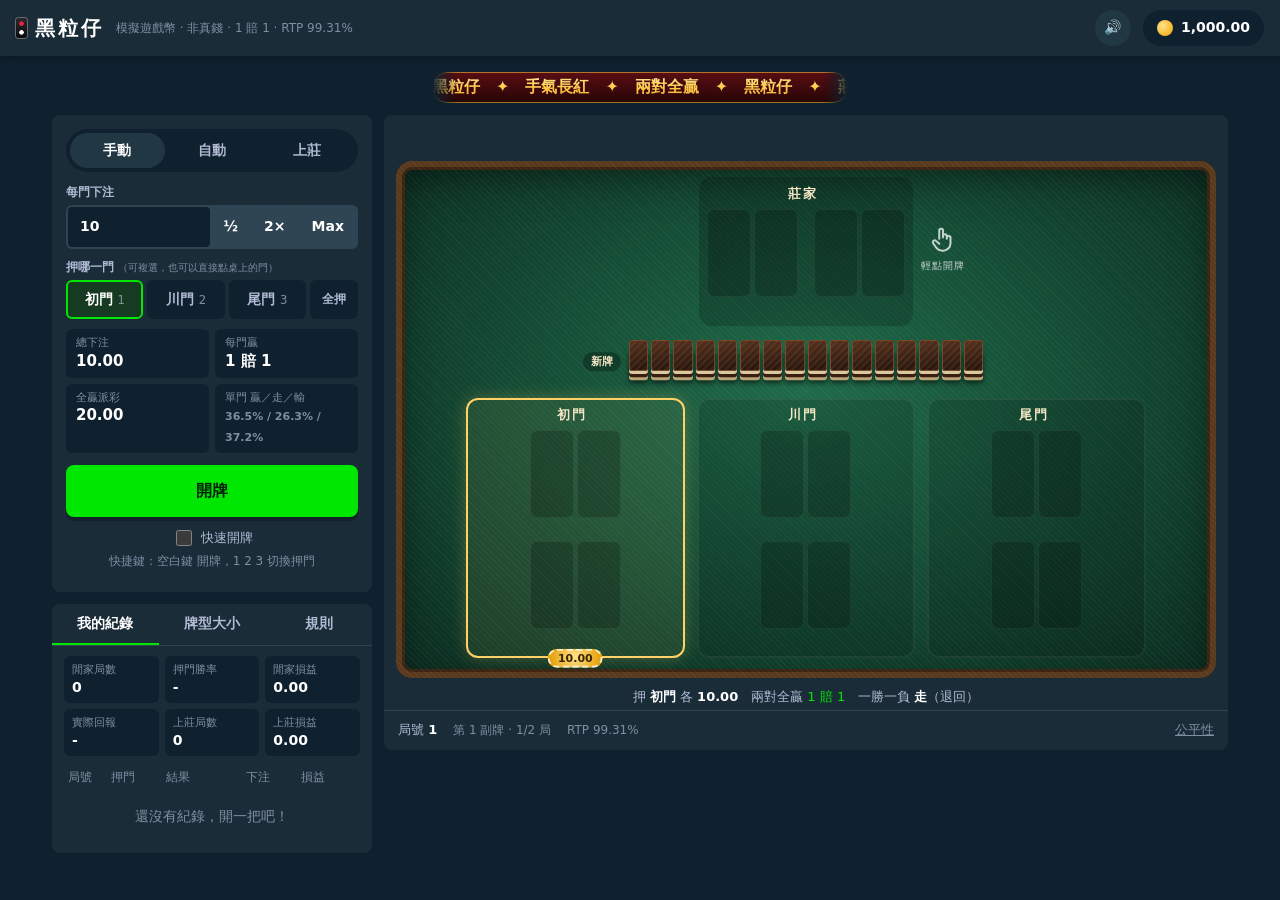
==== commit 5ad18e58: "Play on the SHA server with the GDBO wallet when launched from the lobby Banker mode stays in the lo" ====
--- a/index.html
+++ b/index.html
@@ -207,7 +207,7 @@
     <div class="field"><label for="vServer">伺服器種子</label><div class="input-row"><input id="vServer" type="text" autocomplete="off"></div></div>
     <div class="field"><label for="vClient">客戶種子</label><div class="input-row"><input id="vClient" type="text" autocomplete="off"></div></div>
     <div class="two">
-      <div class="field"><label for="vNonce">牌組號</label><div class="input-row"><input id="vNonce" type="number" min="1" step="1"></div></div>
+      <div class="field"><label for="vNonce">牌組號</label><div class="input-row"><input id="vNonce" type="number" min="0" step="1"></div></div>
       <div class="field"><label for="vRound">第幾局</label><select id="vRound"><option value="0">第 1 局</option><option value="1">第 2 局</option></select></div>
     </div>
     <div class="verify-out" id="verifyOut"></div>
@@ -217,7 +217,8 @@
 
 <script src="js/sha256.js"></script>
 <script src="js/engine.js?v=6"></script>
+<script src="js/remote.js?v=1"></script>
 <script src="js/sound.js?v=6"></script>
-<script src="js/ui.js?v=7"></script>
+<script src="js/ui.js?v=8"></script>
 </body>
 </html>
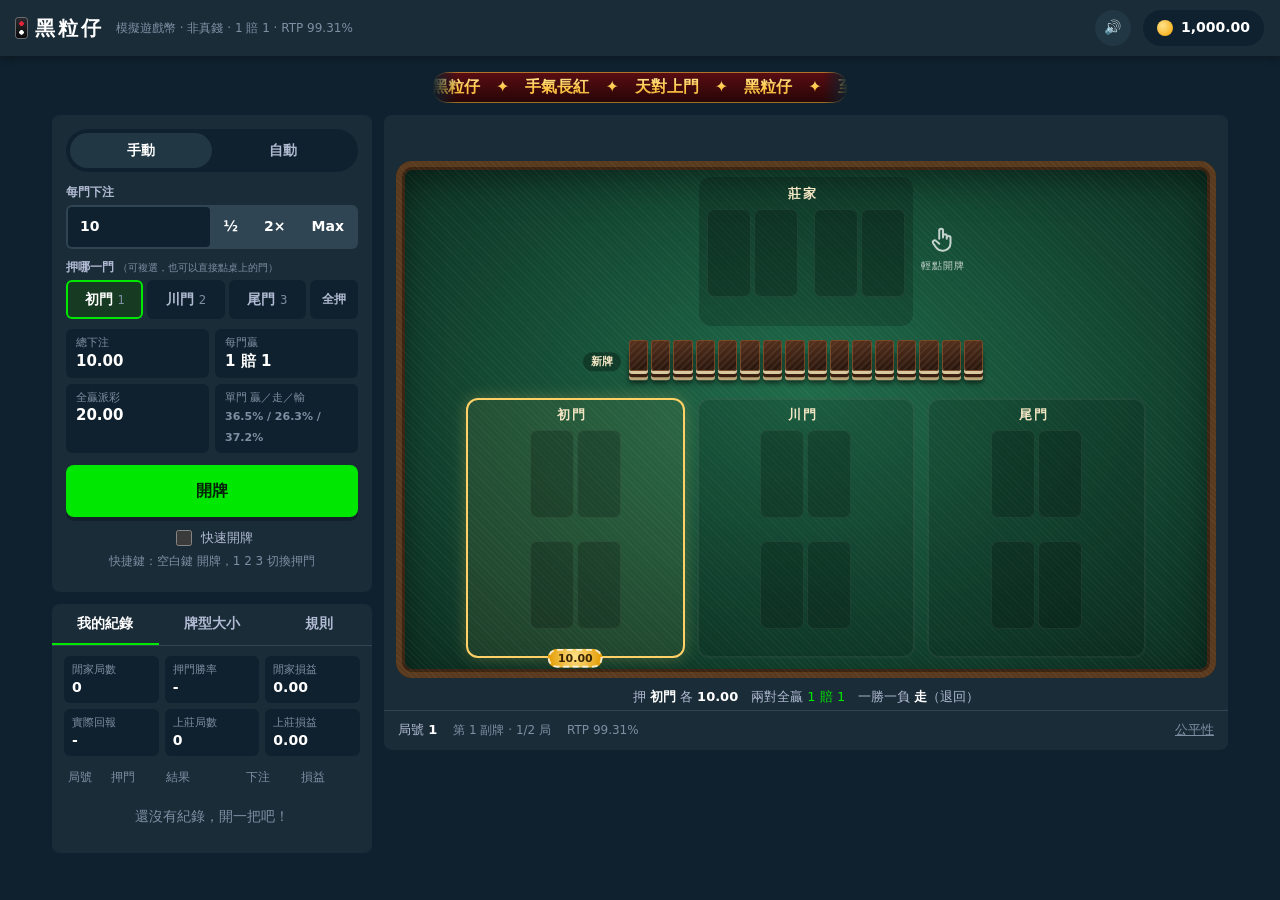
==== commit 4c6cc315: "Hide the 上莊 (banker) mode for now Add a BANK_ENABLED flag in ui.js (off). When it is off, the 上莊 mod" ====
--- a/index.html
+++ b/index.html
@@ -26,7 +26,7 @@
     <div class="seg" id="modeSeg">
       <button type="button" class="on" data-mode="manual">手動</button>
       <button type="button" data-mode="auto">自動</button>
-      <button type="button" data-mode="bank">上莊</button>
+      <button type="button" data-mode="bank" data-bank>上莊</button>
     </div>
 
     <div id="playerFields">
@@ -163,8 +163,8 @@
         <li>兩對一樣大算<b>莊家贏</b>（同點莊吃）；鱉十（0 點）遇鱉十也是莊家贏。</li>
         <li><b>壓一賠一</b>：押 10 贏了拿回 20（淨贏 10），不抽水。</li>
       </ol>
-      <h4>上莊</h4>
-      <ol>
+      <h4 data-bank>上莊</h4>
+      <ol data-bank>
         <li>切到「上莊」，選場次後按「上莊」。上莊期間由桌上其他玩家押三門，你當莊家：輸的門你吃、贏的門你賠、走的門不動。</li>
         <li>場次決定每門下注範圍與可上莊的 VIP：<span id="roomRules"></span></li>
         <li>最大賠付 = 三門都押該場上限而且莊家通賠。錢包要 ≥ 最大賠付才能上莊；上莊期間錢包鎖定（顯示在莊家左側），低於最大賠付會自動下莊。</li>
@@ -207,7 +207,7 @@
     <div class="field"><label for="vServer">伺服器種子</label><div class="input-row"><input id="vServer" type="text" autocomplete="off"></div></div>
     <div class="field"><label for="vClient">客戶種子</label><div class="input-row"><input id="vClient" type="text" autocomplete="off"></div></div>
     <div class="two">
-      <div class="field"><label for="vNonce">牌組號</label><div class="input-row"><input id="vNonce" type="number" min="0" step="1"></div></div>
+      <div class="field"><label for="vNonce">牌組號</label><div class="input-row"><input id="vNonce" type="number" min="1" step="1"></div></div>
       <div class="field"><label for="vRound">第幾局</label><select id="vRound"><option value="0">第 1 局</option><option value="1">第 2 局</option></select></div>
     </div>
     <div class="verify-out" id="verifyOut"></div>
@@ -217,8 +217,7 @@
 
 <script src="js/sha256.js"></script>
 <script src="js/engine.js?v=6"></script>
-<script src="js/remote.js?v=1"></script>
 <script src="js/sound.js?v=6"></script>
-<script src="js/ui.js?v=8"></script>
+<script src="js/ui.js?v=7"></script>
 </body>
 </html>
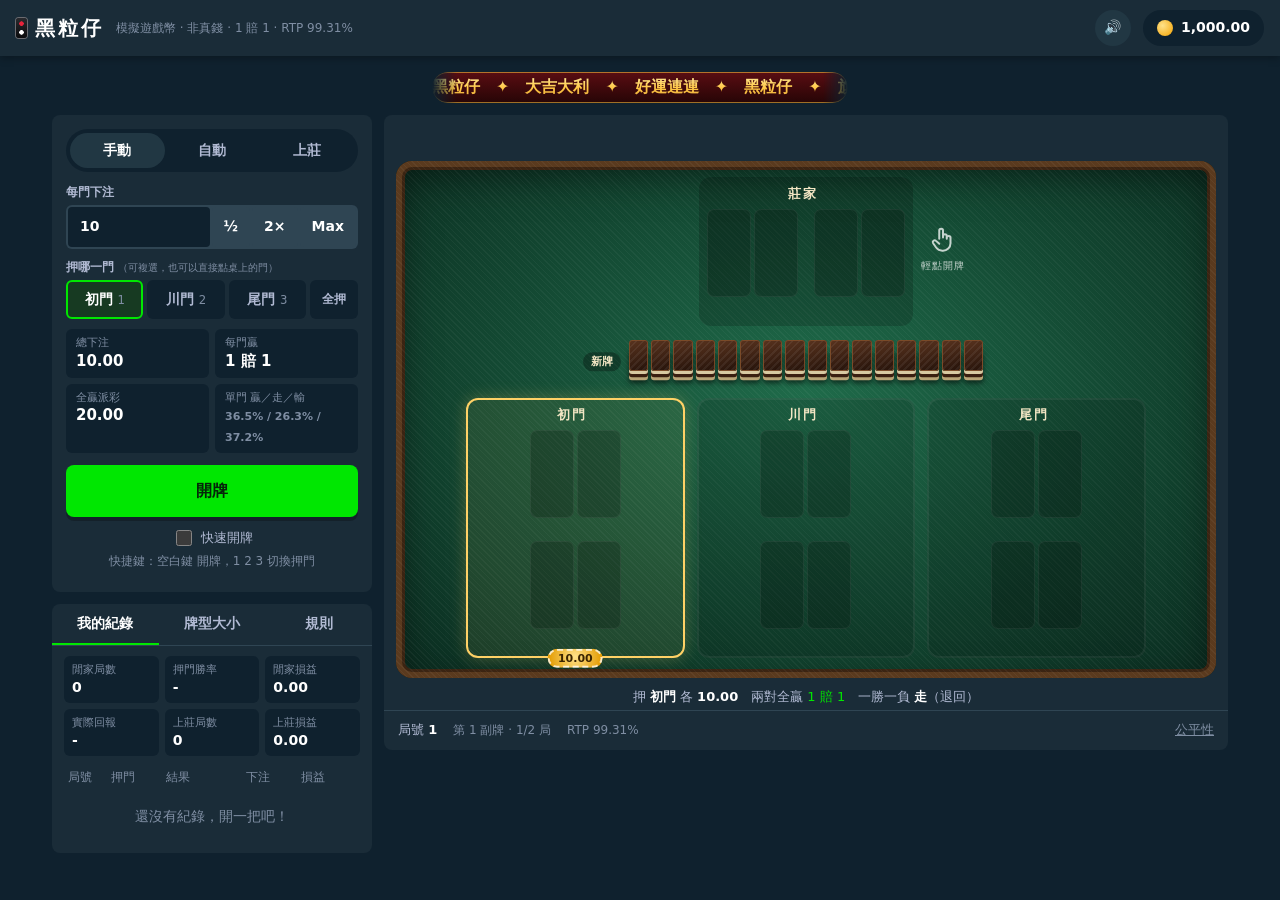
==== commit 4d194c70: "Play on the SHA server with the GDBO wallet when launched from the lobby (#2) Banker mode stays in t" ====
--- a/index.html
+++ b/index.html
@@ -26,7 +26,7 @@
     <div class="seg" id="modeSeg">
       <button type="button" class="on" data-mode="manual">手動</button>
       <button type="button" data-mode="auto">自動</button>
-      <button type="button" data-mode="bank" data-bank>上莊</button>
+      <button type="button" data-mode="bank">上莊</button>
     </div>
 
     <div id="playerFields">
@@ -163,8 +163,8 @@
         <li>兩對一樣大算<b>莊家贏</b>（同點莊吃）；鱉十（0 點）遇鱉十也是莊家贏。</li>
         <li><b>壓一賠一</b>：押 10 贏了拿回 20（淨贏 10），不抽水。</li>
       </ol>
-      <h4 data-bank>上莊</h4>
-      <ol data-bank>
+      <h4>上莊</h4>
+      <ol>
         <li>切到「上莊」，選場次後按「上莊」。上莊期間由桌上其他玩家押三門，你當莊家：輸的門你吃、贏的門你賠、走的門不動。</li>
         <li>場次決定每門下注範圍與可上莊的 VIP：<span id="roomRules"></span></li>
         <li>最大賠付 = 三門都押該場上限而且莊家通賠。錢包要 ≥ 最大賠付才能上莊；上莊期間錢包鎖定（顯示在莊家左側），低於最大賠付會自動下莊。</li>
@@ -207,7 +207,7 @@
     <div class="field"><label for="vServer">伺服器種子</label><div class="input-row"><input id="vServer" type="text" autocomplete="off"></div></div>
     <div class="field"><label for="vClient">客戶種子</label><div class="input-row"><input id="vClient" type="text" autocomplete="off"></div></div>
     <div class="two">
-      <div class="field"><label for="vNonce">牌組號</label><div class="input-row"><input id="vNonce" type="number" min="1" step="1"></div></div>
+      <div class="field"><label for="vNonce">牌組號</label><div class="input-row"><input id="vNonce" type="number" min="0" step="1"></div></div>
       <div class="field"><label for="vRound">第幾局</label><select id="vRound"><option value="0">第 1 局</option><option value="1">第 2 局</option></select></div>
     </div>
     <div class="verify-out" id="verifyOut"></div>
@@ -217,7 +217,8 @@
 
 <script src="js/sha256.js"></script>
 <script src="js/engine.js?v=6"></script>
+<script src="js/remote.js?v=1"></script>
 <script src="js/sound.js?v=6"></script>
-<script src="js/ui.js?v=7"></script>
+<script src="js/ui.js?v=8"></script>
 </body>
 </html>
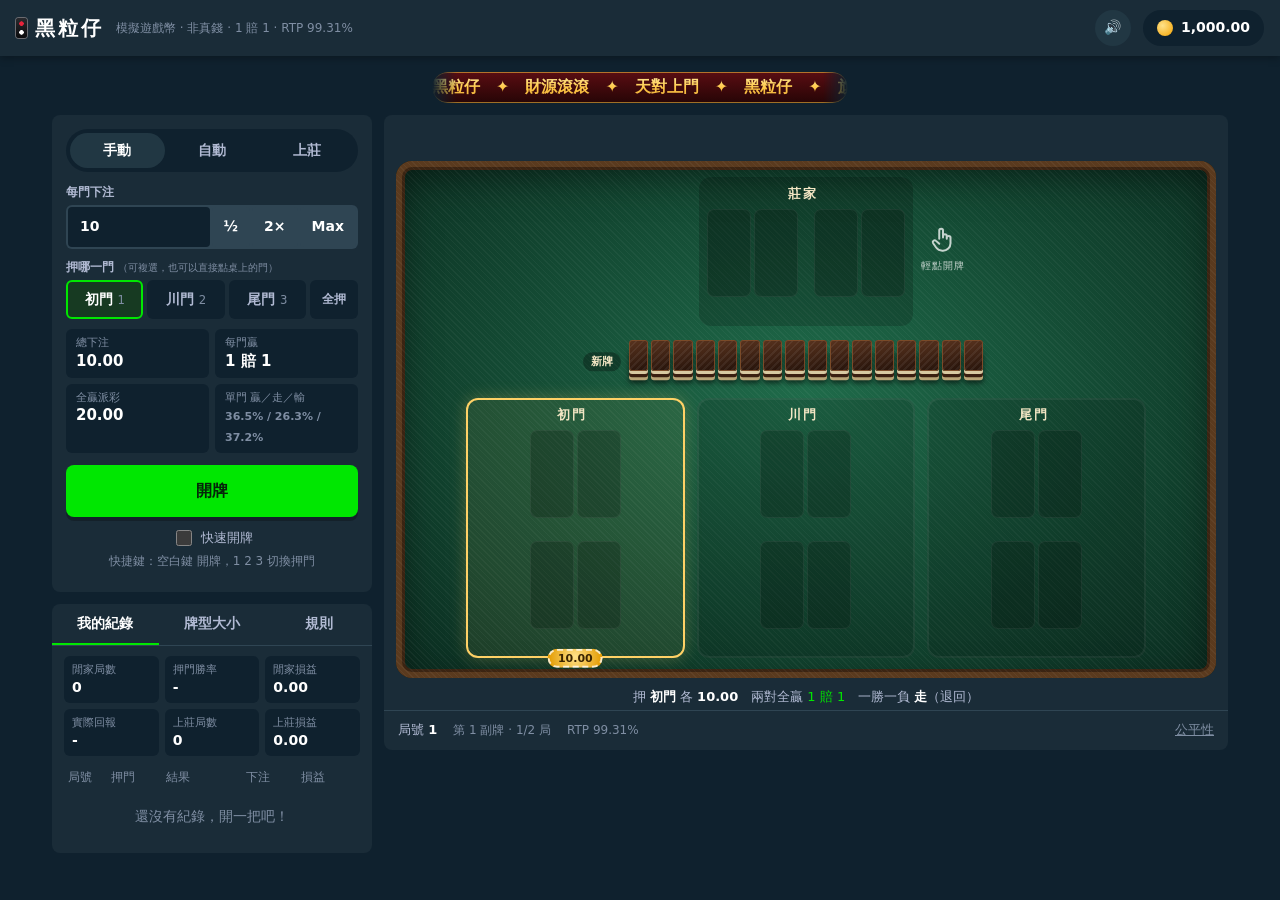
==== commit 7c5fc8c9: "Start the animation on click instead of waiting for the server Co-Authored-By: Claude Opus 5.5 (1M c" ====
--- a/index.html
+++ b/index.html
@@ -219,6 +219,6 @@
 <script src="js/engine.js?v=6"></script>
 <script src="js/remote.js?v=1"></script>
 <script src="js/sound.js?v=6"></script>
-<script src="js/ui.js?v=8"></script>
+<script src="js/ui.js?v=9"></script>
 </body>
 </html>
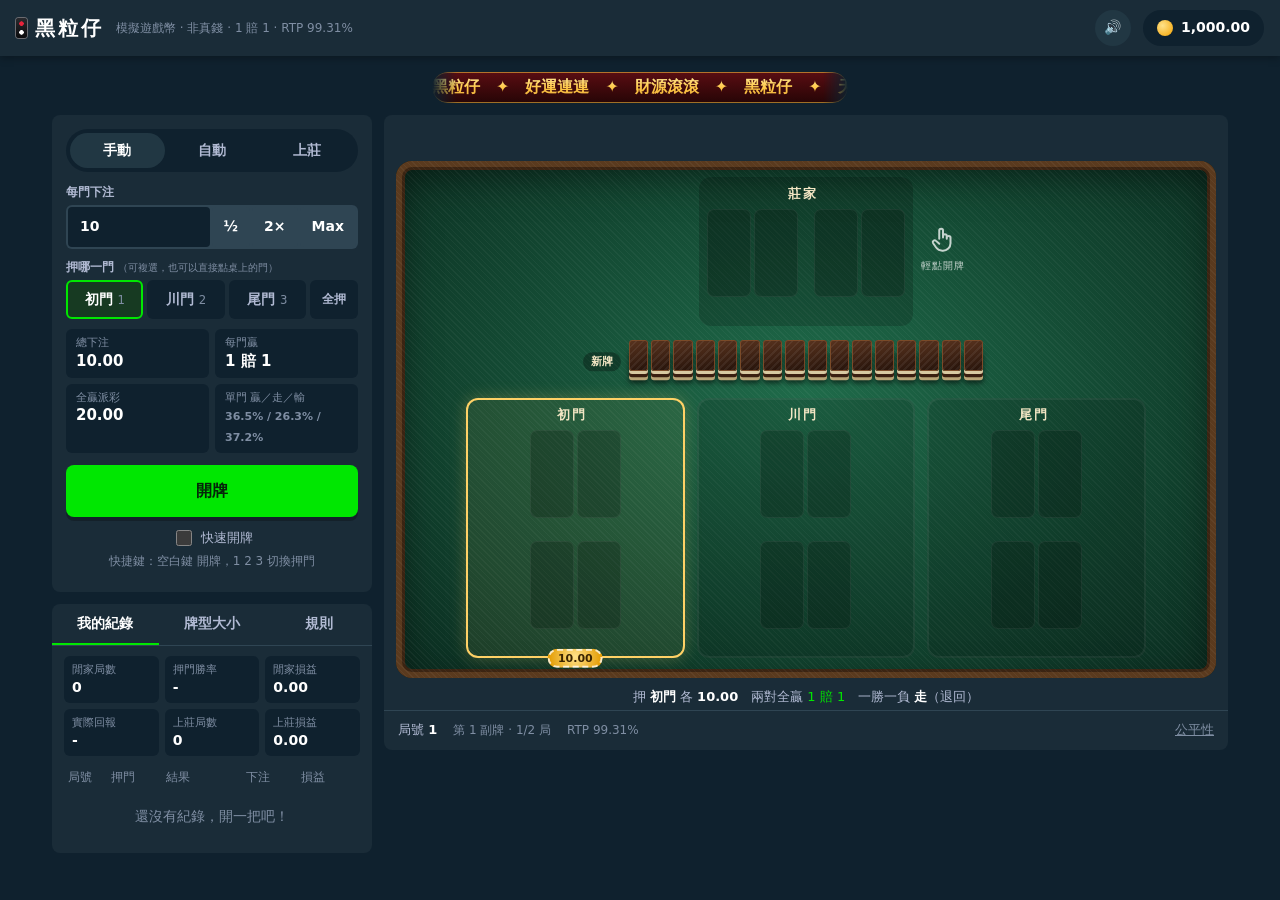
==== commit ec8c9c47: "Keep the lobby's background music playing in the game Loads the lobby's music/carry.js, which contin" ====
--- a/index.html
+++ b/index.html
@@ -220,5 +220,7 @@
 <script src="js/remote.js?v=1"></script>
 <script src="js/sound.js?v=6"></script>
 <script src="js/ui.js?v=9"></script>
+<!-- 大廳背景音樂帶進遊戲（大廳「設定 → 聲音」可關閉） -->
+<script src="https://acc2023156.github.io/GD_Lobby/music/carry.js" defer></script>
 </body>
 </html>
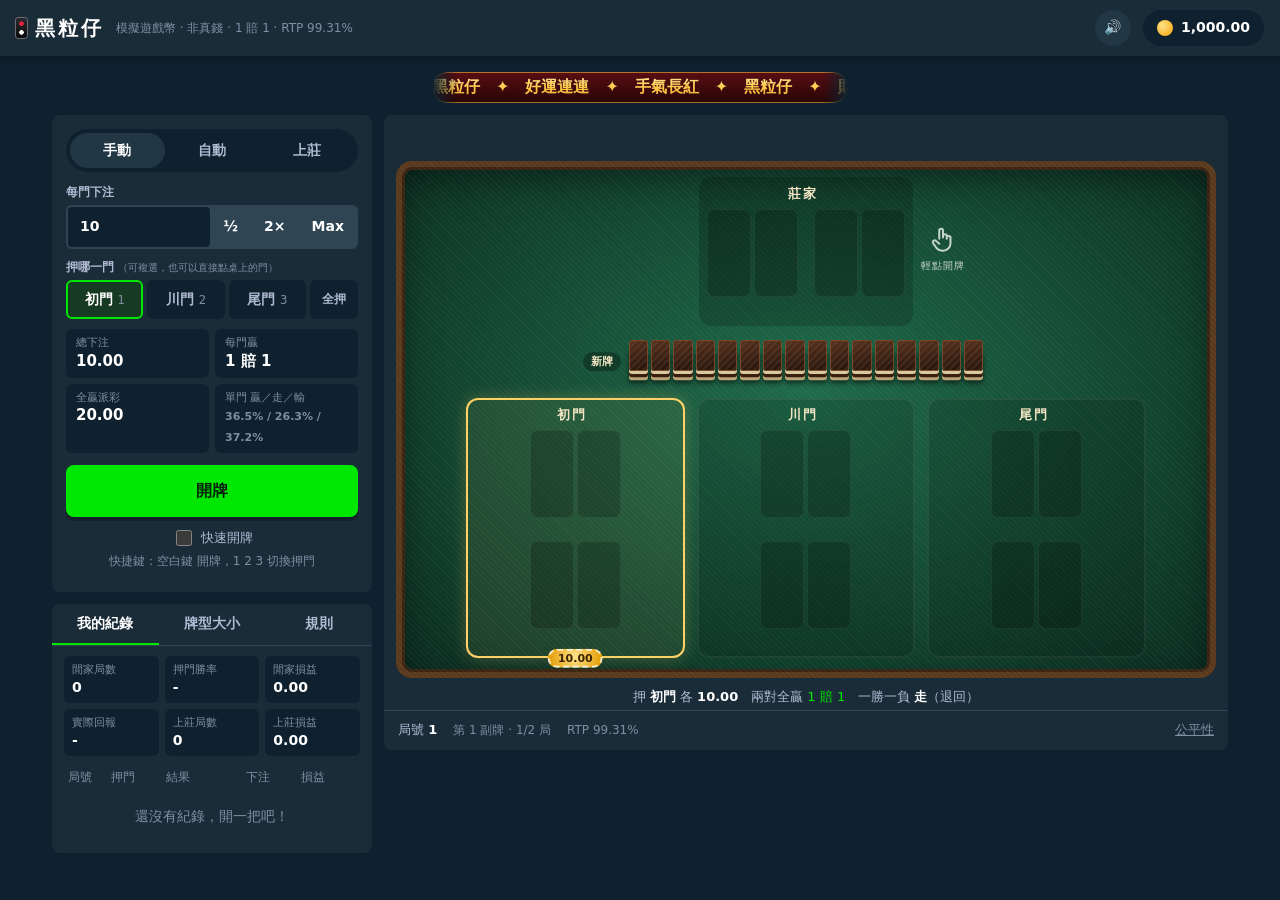
==== commit 24b55fa7: "共用「音源」彈窗：專輯、歌單、音樂與音效音量（靜音／25／50／75／100%） Co-Authored-By: Claude Opus 5.5 (1M context) <noreply@anthr" ====
--- a/index.html
+++ b/index.html
@@ -218,9 +218,9 @@
 <script src="js/sha256.js"></script>
 <script src="js/engine.js?v=6"></script>
 <script src="js/remote.js?v=1"></script>
-<script src="js/sound.js?v=6"></script>
+<script src="js/sound.js?v=6a"></script>
 <script src="js/ui.js?v=9"></script>
 <!-- 大廳背景音樂帶進遊戲（大廳「設定 → 聲音」可關閉） -->
-<script src="https://acc2023156.github.io/GD_Lobby/music/carry.js" defer></script>
+<script src="https://acc2023156.github.io/GD_Lobby/music/gd-audio.js?v=1" defer></script>
 </body>
 </html>
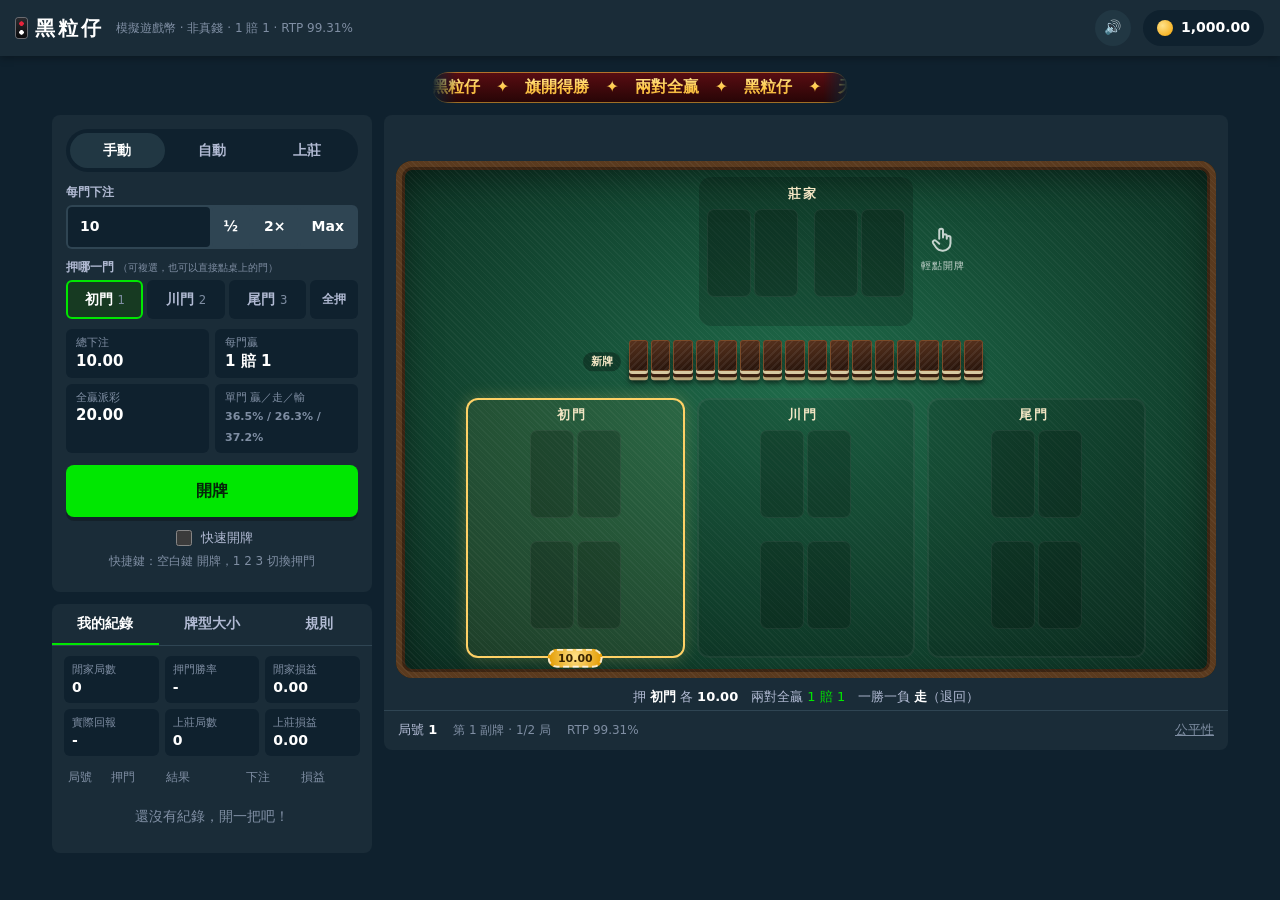
==== commit d351b710: "共用音源改從同網址載入（/GD_Lobby/music/gd-audio.js） gdclub.cc 與 acc2023156.github.io 都有 /GD_Lobby/ 這個路徑：不再依賴固定的" ====
--- a/index.html
+++ b/index.html
@@ -221,6 +221,6 @@
 <script src="js/sound.js?v=6a"></script>
 <script src="js/ui.js?v=9"></script>
 <!-- 大廳背景音樂帶進遊戲（大廳「設定 → 聲音」可關閉） -->
-<script src="https://acc2023156.github.io/GD_Lobby/music/gd-audio.js?v=1" defer></script>
+<script src="/GD_Lobby/music/gd-audio.js?v=1" defer></script>
 </body>
 </html>
